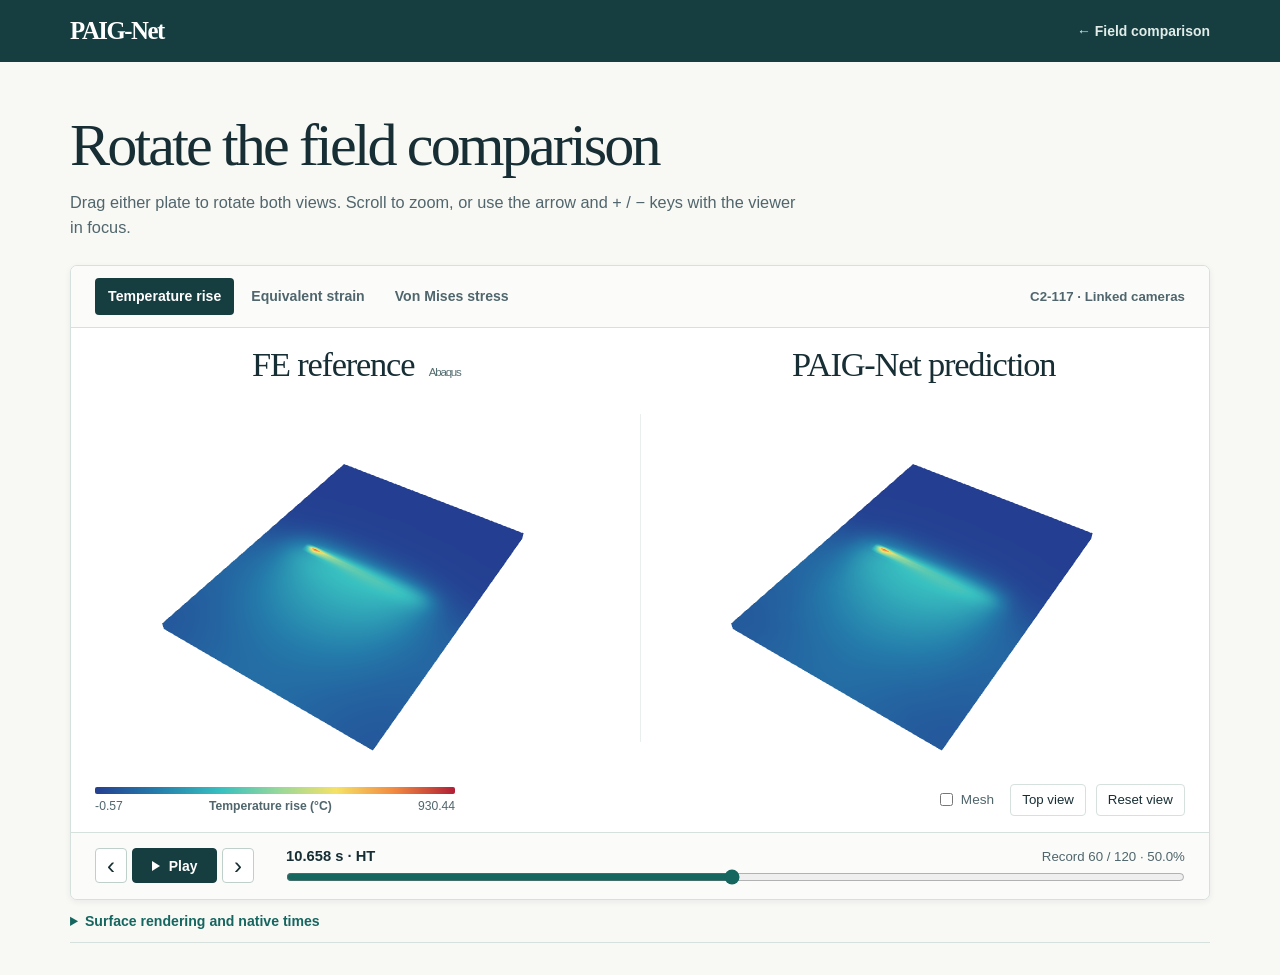
==== orbit/index.html @ 0bb948b5 "Publish the browser viewer without a downloadable archive" ====
<!doctype html>
<html lang="en"><head>
<meta charset="utf-8"><meta name="viewport" content="width=device-width, initial-scale=1">
<meta name="robots" content="noindex,nofollow"><meta name="theme-color" content="#163e41">
<title>PAIG-Net · Rotate the field comparison</title>
<link rel="icon" href="data:,"><link rel="stylesheet" href="../showcase.css"><link rel="stylesheet" href="orbit.css">
<script defer src="surface.js"></script><script defer src="orbit.js"></script>
</head><body>
<header class="masthead"><div class="wrap mast-inner"><a class="wordmark" href="../index.html">PAIG-Net</a>
<nav aria-label="Showcase"><a id="back" href="../index.html#comparison">← Field comparison</a></nav></div></header>
<main class="wrap"><div class="intro"><h1>Rotate the field comparison</h1>
<p>Drag either plate to rotate both views. Scroll to zoom, or use the arrow and + / − keys with the viewer in focus.</p></div>
<section class="viewer" aria-label="Synchronized three-dimensional field replay">
  <div class="toolbar"><div class="field-picker" role="group" aria-label="Displayed field">
    <button type="button" data-field="temperature" aria-pressed="true">Temperature rise</button>
    <button type="button" data-field="strain" aria-pressed="false">Equivalent strain</button>
    <button type="button" data-field="stress" aria-pressed="false">Von Mises stress</button></div>
    <span class="case-label">C2-117 · Linked cameras</span></div>
  <div class="scene-captions"><h2>FE reference <small>Abaqus</small></h2><h2>PAIG-Net prediction</h2></div>
  <div class="scene"><canvas id="surface" tabindex="0" aria-label="Paired three-dimensional fields. Use arrow keys to rotate, plus and minus to zoom, or R to reset."></canvas>
    <p id="status" role="status">Loading the recorded surface…</p></div>
  <div class="scene-tools"><div class="colorbar"><div class="spectrum"></div>
    <div class="scale"><span id="scaleMin">—</span><strong id="scaleName">Shared colour scale</strong><span id="scaleMax">—</span></div></div>
    <div class="camera-tools"><label><input type="checkbox" id="mesh"> Mesh</label>
      <button type="button" id="top">Top view</button><button type="button" id="reset">Reset view</button></div></div>
  <div class="playback"><div class="transport"><button type="button" class="step" id="previous" aria-label="Previous frame">‹</button>
  <button type="button" class="play" id="play" aria-pressed="false"><span class="play-icon" aria-hidden="true"></span><span id="playText">Play</span></button>
  <button type="button" class="step" id="next" aria-label="Next frame">›</button></div>
  <div class="scrubber"><div class="readings"><strong id="time">—</strong><span id="record">—</span></div>
  <input id="timeline" type="range" min="1" max="120" value="60" step="1" aria-label="Recorded frame"></div></div>
</section>
<details class="notes"><summary>Surface rendering and native times</summary><p>The two plates share the same undeformed surface mesh, camera and field scale. The colours use bilinear interpolation within the original surface quadrilaterals. The 120 records use 4,096 display levels across each field’s fixed range. Temperature rise is relative to 400 °C. Equivalent strain is the instantaneous deviatoric equivalent of total logarithmic strain. Von Mises stress uses the elastic-strain constitutive route in PAIG-Net. The thermal and mechanical fields retain their respective heat-transfer and stress-analysis clocks.</p></details>
<noscript><p>Enable JavaScript for the 3D comparison, or <a href="../media/preview.gif">open the paired animation</a>.</p></noscript>
</main></body></html>
---- showcase.css ----
:root {
  color-scheme:light; --ink:#172e34; --muted:#50666c; --warm:#f8f8f5; --line:#d6e0dc;
  --deep:#163e41; --teal:#14665f; --pale:#e7efeb;
  font-family:Inter, "Segoe UI", Arial, sans-serif; color:var(--ink); background:var(--warm);
}
*,*::before,*::after { box-sizing:border-box }
html { scroll-behavior:smooth; scroll-padding-top:20px }
body { margin:0 }
button,input { font:inherit }
a { color:var(--teal); text-underline-offset:3px }
button { cursor:pointer }
a:focus-visible,button:focus-visible,summary:focus-visible,input:focus-visible { outline:3px solid #ba692d; outline-offset:4px }
.wrap { max-width:1232px; margin:0 auto; padding:0 clamp(18px,3.6vw,58px) }
.masthead { background:var(--deep); color:white }
.mast-inner { min-height:62px; display:flex; align-items:center; justify-content:space-between; gap:1.25rem }
.wordmark { font-family:Georgia,serif; font-weight:bold; font-size:1.55rem; letter-spacing:-.06em; color:#fff; text-decoration:none }
nav { display:flex; align-items:center; gap:clamp(13px,2.6vw,44px) }
nav a { color:#e1ece8; text-decoration:none; font-size:.87rem; font-weight:550 }
nav a:hover { color:white; text-decoration:underline }
.intro { padding:clamp(30px,4vw,56px) 0 24px }
h1,h2,h3,p,figure { margin:0 }
h1,h2,h3 { font-family:"Source Serif 4",Georgia,"Times New Roman",serif; font-weight:500; letter-spacing:-.048em; text-wrap:balance; line-height:1.07 }
h1 { font-size:clamp(2.45rem,4.7vw,4.4rem) }
.intro p,.section-heading p,.audit-result p { margin:12px 0 0; color:var(--muted); max-width:80ch; font-size:1.02rem; line-height:1.58 }
.viewer,.paper-viewer,.paper-figure { background:#fff; border:1px solid var(--line); border-radius:7px; overflow:hidden }
.viewer { box-shadow:0 2px 6px #182f3510 }
.toolbar { min-height:62px; padding:8px clamp(10px,2vw,24px); background:#fbfcfa; border-bottom:1px solid var(--line); display:flex; align-items:center; gap:12px; justify-content:space-between; flex-wrap:wrap }
.field-picker,.figure-picker { display:flex; flex-wrap:wrap; gap:4px; align-items:center }
.field-picker button,.figure-picker button { border:1px solid transparent; color:var(--muted); background:transparent; border-radius:4px; padding:9px 12px; font-size:.88rem; font-weight:600; line-height:1.25 }
.field-picker button:hover,.figure-picker button:hover { color:var(--deep); background:#eef4f0 }
.field-picker button[aria-pressed=true] { color:#fff; background:var(--deep) }
.case-label { color:var(--muted); font-size:.83rem; font-weight:550 }
.frame-view { position:relative; width:100%; aspect-ratio:2368 / 984; display:grid; align-items:center; background:white }
.frame-view img { max-width:100%; height:auto; width:100%; display:block }
[hidden] { display:none!important }
.error,.frame-view noscript { padding:20px; color:#77351c }
.playback { display:flex; align-items:center; gap:clamp(12px,2.5vw,34px); padding:14px clamp(12px,2vw,24px); border-top:1px solid var(--line); background:#fbfcfa }
.transport { display:flex; align-items:center; gap:5px }
.transport button,.dialog-bar button { color:var(--ink); border:1px solid #bfcfca; background:#fff; border-radius:4px; min-height:35px }
.transport .step { width:32px; font-size:1.5rem; line-height:1 }
.transport .play { display:inline-flex; align-items:center; justify-content:center; gap:9px; min-width:85px; padding:4px 10px; color:white; background:var(--deep); border-color:var(--deep); font-size:.87rem; font-weight:600 }
.play-icon { width:0; height:0; display:inline-block; border-top:5px solid transparent; border-bottom:5px solid transparent; border-left:8px solid currentColor }
.play[aria-pressed=true] .play-icon { width:8px; height:11px; border:0; border-left:3px solid; border-right:3px solid }
.transport button:hover { filter:brightness(.94) }
.transport button:disabled { opacity:.38; cursor:default }
.scrubber { flex:1; min-width:100px }
.readings { display:flex; align-items:baseline; justify-content:space-between; gap:10px; color:var(--muted); font:500 .83rem/1.3 "Segoe UI",Arial,sans-serif; font-variant-numeric:tabular-nums }
.readings strong { color:var(--ink); font-size:.92rem }
#timeline { display:block; width:100%; margin:3px 0 0; accent-color:var(--teal); cursor:pointer; height:16px }
.frame-link,.figure-actions a,.dialog-actions a { font-size:.83rem; white-space:nowrap; font-weight:600; text-decoration:none }
.view-links { display:flex; gap:15px; flex-wrap:wrap; align-items:center }
.hd-link { padding:7px 10px; border:1px solid #b6ccc5; border-radius:4px; background:#fff }
.frame-link:hover,.figure-actions a:hover,.dialog-actions a:hover { text-decoration:underline }
.notes { font-size:.88rem; border-bottom:1px solid var(--line) }
.notes summary { width:max-content; max-width:100%; padding:13px 0; cursor:pointer; color:var(--teal); font-weight:600 }
.notes-body { max-width:100ch; padding:0 0 14px; line-height:1.55; color:var(--muted) }
.notes-body p:empty { display:none }
.notes-body p+p { margin-top:6px }
.paper-section { padding-top:clamp(36px,5vw,72px) }
.section-heading { padding-bottom:20px }
.section-heading h2 { font-size:clamp(2.2rem,4vw,3.5rem) }
.section-heading p { max-width:83ch }
.figure-picker { padding:10px 14px; border-bottom:1px solid var(--line); background:#fbfcfa }
.figure-picker button[aria-pressed=true] { background:var(--pale); color:var(--deep); border-color:#bbd1c8 }
.arch-image,.image-open { display:block; background:white; padding:clamp(10px,2vw,25px) }
#diagram { position:relative; line-height:0 }
#archImage,.image-open img { width:100%; display:block; height:auto }
.hotspot { position:absolute; display:block; padding:0; background:transparent; border:1px solid transparent; border-radius:5px; transition:background .12s ease }
.hotspot:hover,.hotspot:focus-visible { background:#167a6c12; border-color:#187d75; box-shadow:0 0 0 2px #187d7520 }
.hotspot:focus-visible { outline-offset:1px }
.paper-figure figcaption,.paper-viewer figcaption { display:flex; align-items:center; justify-content:space-between; gap:1rem; line-height:1.4; padding:13px clamp(13px,2vw,24px); border-top:1px solid var(--line); color:var(--muted); font-size:.92rem }
figcaption b { color:var(--ink); font-size:.89rem; margin-right:.45rem }
.figure-actions { display:flex; align-items:center; gap:15px }
.audit-result { padding:32px 0 16px }
h3 { font-size:clamp(1.55rem,2.35vw,2.18rem) }
footer.wrap { display:flex; justify-content:space-between; align-items:center; gap:1rem; margin:40px auto 0; padding-top:20px; padding-bottom:24px; border-top:1px solid var(--line); color:var(--muted); font-size:.8rem }
dialog { width:min(96vw,1800px); max-width:96vw; max-height:94vh; border:1px solid #b1c2be; border-radius:7px; color:var(--ink); padding:0; background:white; box-shadow:0 18px 80px #102c3455 }
dialog::backdrop { background:#11292ee0 }
.dialog-bar,.dialog-actions { display:flex; align-items:center; justify-content:space-between; padding:12px 18px; border-bottom:1px solid var(--line) }
.dialog-bar h2 { font-size:1.45rem }
.dialog-bar button { padding:5px 12px; font-size:.9rem }
.dialog-image { padding:clamp(4px,1.4vw,20px) }
.dialog-image img { display:block; margin:0 auto; max-width:100%; max-height:70vh; object-fit:contain }
.dialog-actions { border-top:1px solid var(--line); border-bottom:0; justify-content:flex-end }
.walkthrough-link,#walkBack { cursor:pointer; background:transparent; color:var(--teal); font-size:.9rem; font-weight:600; border:0; padding:0 }
.walkthrough-link { margin-top:12px } .walkthrough-link:hover,#walkBack:hover { text-decoration:underline }
.walk-tools { display:flex; flex-wrap:wrap; align-items:center; gap:12px; padding:4px 16px; border-bottom:1px solid var(--line) }
.walk-tools .figure-picker { border:0; background:white; padding:4px 0 }
#walkGraphic { padding:12px; max-height:66vh; overflow:auto }
#walkGraphic img,#walkGraphic svg { width:100%; height:auto; max-height:61vh; display:block; object-fit:contain }
#walkCaption { padding:12px 18px; color:var(--muted); background:#f6f9f7; font-size:.95rem; line-height:1.45 }
.sr-only,.skip:not(:focus) { position:absolute; width:1px; height:1px; padding:0; margin:-1px; overflow:hidden; clip-path:inset(50%); white-space:nowrap; border:0 }
.skip:focus { position:absolute; top:4px; left:4px; z-index:10; background:#fff; padding:8px }
@media (max-width:700px) {
 .intro { padding-top:28px; padding-bottom:18px }
 .playback { gap:10px; flex-wrap:wrap }
 .view-links { margin-left:auto }
 .scrubber { flex-basis:52% }
 .toolbar { gap:5px; padding:8px }
 .field-picker button,.figure-picker button { padding:8px; font-size:.8rem }
 .case-label { margin-left:8px; font-size:.75rem }
 .paper-viewer figcaption,.paper-figure figcaption { align-items:flex-start; font-size:.8rem }
 .frame-view { min-height:142px }
}
@media (max-width:470px) {
 .mast-inner { min-height:54px; gap:10px }
 nav { gap:12px } nav a { font-size:.73rem } .wordmark { font-size:1.29rem }
 .intro p,.section-heading p,.audit-result p { font-size:.94rem }
 .scrubber { order:-1; flex-basis:100% }
 .figure-actions { gap:10px }
}
@media (prefers-reduced-motion:reduce) { html { scroll-behavior:auto } * { transition:none!important } }
---- orbit/orbit.css ----
.scene-captions {display:grid;grid-template-columns:1fr 1fr;text-align:center;padding:1.15rem .6rem 0;gap:1rem}
.scene-captions h2 {font-size:clamp(1.25rem,2.7vw,2.15rem);letter-spacing:-.035em}
.scene-captions small {font:500 .72rem/1.2 "Segoe UI",sans-serif;color:#546e72;margin-left:.45rem}
.scene {position:relative;height:clamp(218px,32vw,390px)}
.scene:after {content:"";position:absolute;top:8%;bottom:8%;left:50%;width:1px;pointer-events:none;background:#e9efec}
#surface {display:block;width:100%;height:100%;touch-action:none;cursor:grab}
#surface:active {cursor:grabbing}
#surface:focus-visible {outline:2px solid #b45e32;outline-offset:-3px}
#status {position:absolute;left:50%;top:40%;transform:translate(-50%);padding:.5rem 1rem;background:white;text-align:center;font-size:.9rem;color:var(--muted);z-index:1}
.scene-tools,.camera-tools,.camera-tools label {display:flex;align-items:center;gap:.6rem}
.scene-tools {padding:.65rem clamp(12px,2vw,24px) 1rem;justify-content:space-between;gap:1rem;flex-wrap:wrap}
.camera-tools label {font-size:.85rem;gap:.3rem;color:var(--muted);margin-right:.4rem}
.camera-tools input {accent-color:var(--teal)}
.camera-tools button {background:white;border:1px solid var(--line);min-height:32px;border-radius:4px;padding:.3rem .7rem;color:var(--ink);font-size:.83rem}
.colorbar {min-width:min(260px,100%);max-width:360px;flex:1}
.spectrum {height:7px;border-radius:2px;background:linear-gradient(to right,#243f91 0%,#247cab 17%,#38c0c0 35%,#97d89a 51%,#f5e266 67%,#f28a41 83%,#b11f35 100%)}
.scale {display:flex;justify-content:space-between;gap:5px;font-size:.76rem;font-variant-numeric:tabular-nums;color:var(--muted);margin-top:5px}
.scale strong {font-weight:550}
.notes p {padding:.75rem .1rem;max-width:100ch;color:var(--muted);line-height:1.6;font-size:.93rem}
main {padding-bottom:2rem!important}
@media(max-width:550px){.scene {height:185px}.scene-captions small{display:block;margin:.2rem 0 0}.scene-tools{flex-direction:column;align-items:stretch}.camera-tools{justify-content:flex-end}.colorbar{max-width:none;width:100%}.notes p{font-size:.88rem}}
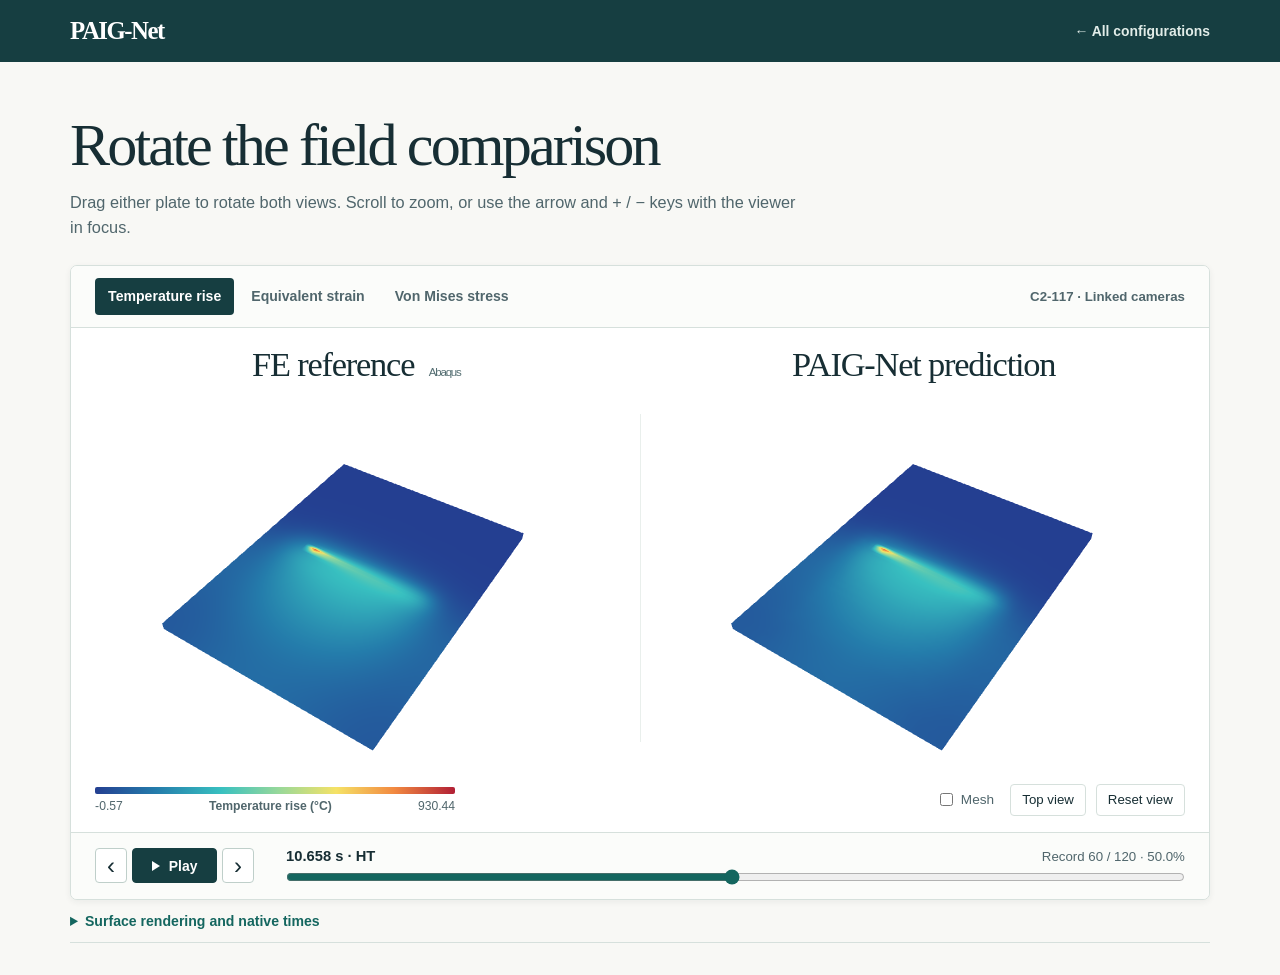
==== commit c7d444e3: "Add four paired cases to the online field comparison" ====
--- a/orbit/index.html
+++ b/orbit/index.html
@@ -4,10 +4,10 @@
 <meta name="robots" content="noindex,nofollow"><meta name="theme-color" content="#163e41">
 <title>PAIG-Net · Rotate the field comparison</title>
 <link rel="icon" href="data:,"><link rel="stylesheet" href="../showcase.css"><link rel="stylesheet" href="orbit.css">
-<script defer src="surface.js"></script><script defer src="orbit.js"></script>
+<script defer src="../cases/catalog.js"></script><script defer src="orbit.js"></script>
 </head><body>
 <header class="masthead"><div class="wrap mast-inner"><a class="wordmark" href="../index.html">PAIG-Net</a>
-<nav aria-label="Showcase"><a id="back" href="../index.html#comparison">← Field comparison</a></nav></div></header>
+<nav aria-label="Showcase"><a id="back" href="../index.html#comparison">← All configurations</a></nav></div></header>
 <main class="wrap"><div class="intro"><h1>Rotate the field comparison</h1>
 <p>Drag either plate to rotate both views. Scroll to zoom, or use the arrow and + / − keys with the viewer in focus.</p></div>
 <section class="viewer" aria-label="Synchronized three-dimensional field replay">
@@ -15,7 +15,8 @@
     <button type="button" data-field="temperature" aria-pressed="true">Temperature rise</button>
     <button type="button" data-field="strain" aria-pressed="false">Equivalent strain</button>
     <button type="button" data-field="stress" aria-pressed="false">Von Mises stress</button></div>
-    <span class="case-label">C2-117 · Linked cameras</span></div>
+    <span class="case-label" id="caseInfo"></span></div>
+  <div id="staticView" hidden><img id="poster" alt=""><p id="staticNote" role="status"></p></div>
   <div class="scene-captions"><h2>FE reference <small>Abaqus</small></h2><h2>PAIG-Net prediction</h2></div>
   <div class="scene"><canvas id="surface" tabindex="0" aria-label="Paired three-dimensional fields. Use arrow keys to rotate, plus and minus to zoom, or R to reset."></canvas>
     <p id="status" role="status">Loading the recorded surface…</p></div>
@@ -27,7 +28,8 @@
   <button type="button" class="play" id="play" aria-pressed="false"><span class="play-icon" aria-hidden="true"></span><span id="playText">Play</span></button>
   <button type="button" class="step" id="next" aria-label="Next frame">›</button></div>
   <div class="scrubber"><div class="readings"><strong id="time">—</strong><span id="record">—</span></div>
-  <input id="timeline" type="range" min="1" max="120" value="60" step="1" aria-label="Recorded frame"></div></div>
+  <input id="timeline" type="range" min="1" max="120" value="60" step="1" aria-label="Recorded frame"></div>
+  <a class="frame-link" id="expand" target="_blank" rel="noopener" hidden>Open 3D view ↗</a></div>
 </section>
 <details class="notes"><summary>Surface rendering and native times</summary><p>The two plates share the same undeformed surface mesh, camera and field scale. The colours use bilinear interpolation within the original surface quadrilaterals. The 120 records use 4,096 display levels across each field’s fixed range. Temperature rise is relative to 400 °C. Equivalent strain is the instantaneous deviatoric equivalent of total logarithmic strain. Von Mises stress uses the elastic-strain constitutive route in PAIG-Net. The thermal and mechanical fields retain their respective heat-transfer and stress-analysis clocks.</p></details>
 <noscript><p>Enable JavaScript for the 3D comparison, or <a href="../media/preview.gif">open the paired animation</a>.</p></noscript>
--- a/showcase.css
+++ b/showcase.css
@@ -30,6 +30,11 @@
 .field-picker button:hover,.figure-picker button:hover { color:var(--deep); background:#eef4f0 }
 .field-picker button[aria-pressed=true] { color:#fff; background:var(--deep) }
 .case-label { color:var(--muted); font-size:.83rem; font-weight:550 }
+.case-bar { display:flex; align-items:center; flex-wrap:wrap; gap:9px 13px; margin:0 0 12px; color:var(--ink); font-size:.9rem }
+.case-bar label { font-weight:650 }
+.case-bar select { min-height:38px; padding:5px 28px 5px 10px; color:var(--deep); background:white; border:1px solid #aabdb9; border-radius:4px; font:inherit; font-weight:650; cursor:pointer }
+.case-params { color:var(--muted); font-variant-numeric:tabular-nums }
+#caseViewer iframe { display:block; width:100%; height:616px; border:0; border-radius:7px }
 .frame-view { position:relative; width:100%; aspect-ratio:2368 / 984; display:grid; align-items:center; background:white }
 .frame-view img { max-width:100%; height:auto; width:100%; display:block }
 [hidden] { display:none!important }
--- a/orbit/orbit.css
+++ b/orbit/orbit.css
@@ -17,5 +17,12 @@
 .scale {display:flex;justify-content:space-between;gap:5px;font-size:.76rem;font-variant-numeric:tabular-nums;color:var(--muted);margin-top:5px}
 .scale strong {font-weight:550}
 .notes p {padding:.75rem .1rem;max-width:100ch;color:var(--muted);line-height:1.6;font-size:.93rem}
+.embed .masthead,.embed .intro,.embed .notes {display:none}
+.embed main.wrap {max-width:none; margin:0; padding:0!important}
+.embed body {min-height:0;background:white}
+.embed .viewer {box-shadow:none}
+.static-preview .scene-captions,.static-preview .scene,.static-preview .scene-tools,.static-preview .playback {display:none}
+#staticView img {width:100%;height:auto;display:block}
+#staticView p {color:var(--muted);margin:.5rem 1rem 1rem;font-size:.9rem}
 main {padding-bottom:2rem!important}
 @media(max-width:550px){.scene {height:185px}.scene-captions small{display:block;margin:.2rem 0 0}.scene-tools{flex-direction:column;align-items:stretch}.camera-tools{justify-content:flex-end}.colorbar{max-width:none;width:100%}.notes p{font-size:.88rem}}
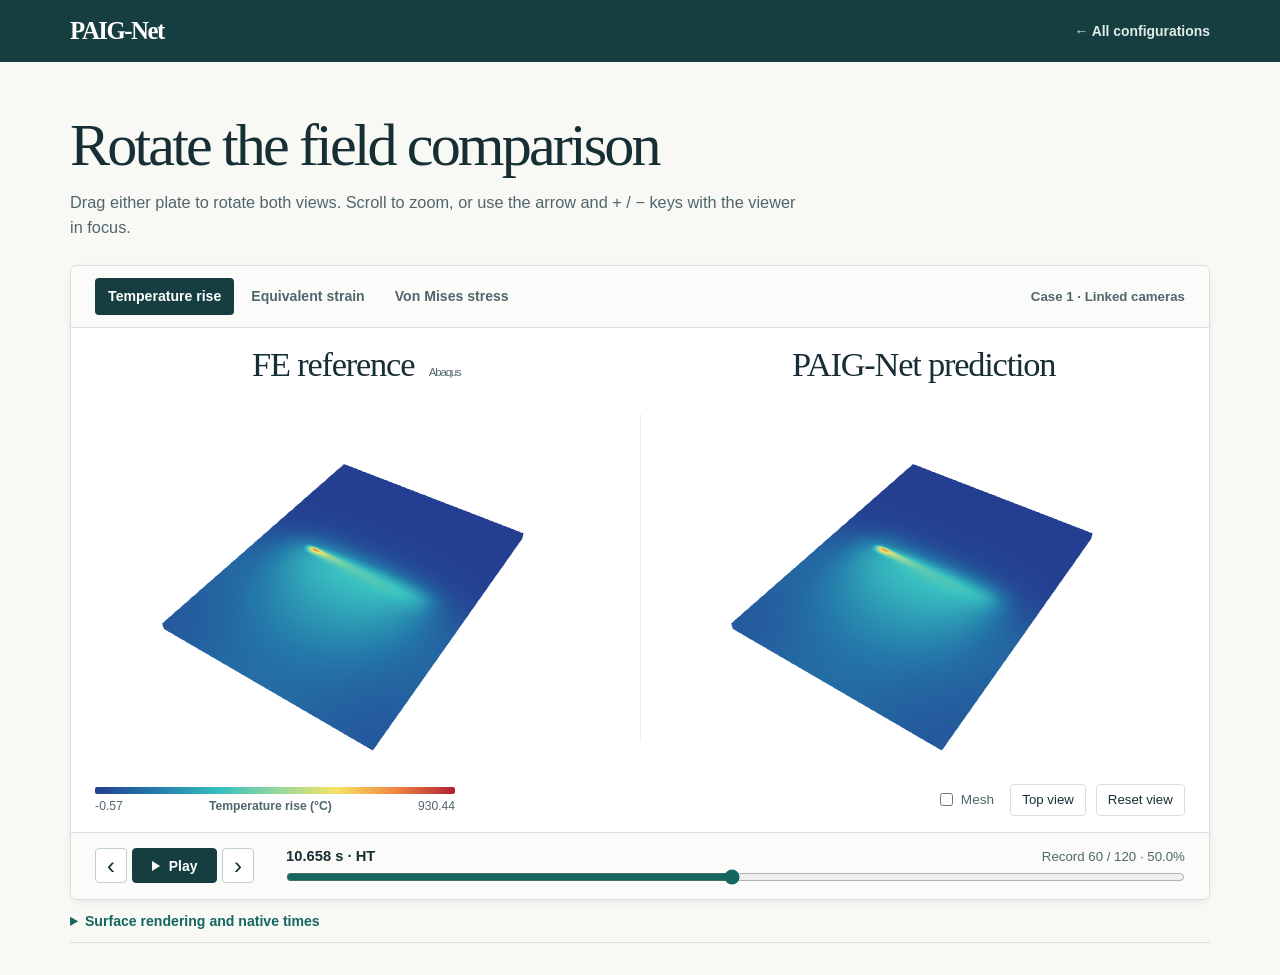
==== commit cd8746f8: "Label the five displays and animations Case 1 through Case 5" ====
--- a/orbit/index.html
+++ b/orbit/index.html
@@ -1,10 +1,10 @@
 <!doctype html>
-<html lang="en"><head>
+<html lang="en" data-viewer-version="20261117.4"><head>
 <meta charset="utf-8"><meta name="viewport" content="width=device-width, initial-scale=1">
 <meta name="robots" content="noindex,nofollow"><meta name="theme-color" content="#163e41">
 <title>PAIG-Net · Rotate the field comparison</title>
-<link rel="icon" href="data:,"><link rel="stylesheet" href="../showcase.css"><link rel="stylesheet" href="orbit.css">
-<script defer src="../cases/catalog.js"></script><script defer src="orbit.js"></script>
+<link rel="icon" href="data:,"><link rel="stylesheet" href="../showcase.css?v=20261117.4"><link rel="stylesheet" href="orbit.css?v=20261117.4">
+<script defer src="../cases/catalog.js?v=20261117.4"></script><script defer src="orbit.js?v=20261117.4"></script>
 </head><body>
 <header class="masthead"><div class="wrap mast-inner"><a class="wordmark" href="../index.html">PAIG-Net</a>
 <nav aria-label="Showcase"><a id="back" href="../index.html#comparison">← All configurations</a></nav></div></header>
@@ -19,7 +19,7 @@
   <div id="staticView" hidden><img id="poster" alt=""><p id="staticNote" role="status"></p></div>
   <div class="scene-captions"><h2>FE reference <small>Abaqus</small></h2><h2>PAIG-Net prediction</h2></div>
   <div class="scene"><canvas id="surface" tabindex="0" aria-label="Paired three-dimensional fields. Use arrow keys to rotate, plus and minus to zoom, or R to reset."></canvas>
-    <p id="status" role="status">Loading the recorded surface…</p></div>
+    <p id="status" role="status">Loading the recorded surface… <a href="../media/comparison-hd.webp?v=20261117.4">Watch the Case 1 animation</a></p></div>
   <div class="scene-tools"><div class="colorbar"><div class="spectrum"></div>
     <div class="scale"><span id="scaleMin">—</span><strong id="scaleName">Shared colour scale</strong><span id="scaleMax">—</span></div></div>
     <div class="camera-tools"><label><input type="checkbox" id="mesh"> Mesh</label>
@@ -32,5 +32,5 @@
   <a class="frame-link" id="expand" target="_blank" rel="noopener" hidden>Open 3D view ↗</a></div>
 </section>
 <details class="notes"><summary>Surface rendering and native times</summary><p>The two plates share the same undeformed surface mesh, camera and field scale. The colours use bilinear interpolation within the original surface quadrilaterals. The 120 records use 4,096 display levels across each field’s fixed range. Temperature rise is relative to 400 °C. Equivalent strain is the instantaneous deviatoric equivalent of total logarithmic strain. Von Mises stress uses the elastic-strain constitutive route in PAIG-Net. The thermal and mechanical fields retain their respective heat-transfer and stress-analysis clocks.</p></details>
-<noscript><p>Enable JavaScript for the 3D comparison, or <a href="../media/preview.gif">open the paired animation</a>.</p></noscript>
+<noscript><p>Enable JavaScript for the 3D comparison, or <a href="../media/preview.gif?v=20261117.4">open the paired animation</a>.</p></noscript>
 </main></body></html>
--- a/showcase.css
+++ b/showcase.css
@@ -38,6 +38,8 @@
 .frame-view { position:relative; width:100%; aspect-ratio:2368 / 984; display:grid; align-items:center; background:white }
 .frame-view img { max-width:100%; height:auto; width:100%; display:block }
 [hidden] { display:none!important }
+.startup-notice { margin:0; padding:8px 24px 12px; color:var(--muted); font-size:.88rem }
+.startup-notice a { margin-left:.4em }
 .error,.frame-view noscript { padding:20px; color:#77351c }
 .playback { display:flex; align-items:center; gap:clamp(12px,2.5vw,34px); padding:14px clamp(12px,2vw,24px); border-top:1px solid var(--line); background:#fbfcfa }
 .transport { display:flex; align-items:center; gap:5px }
